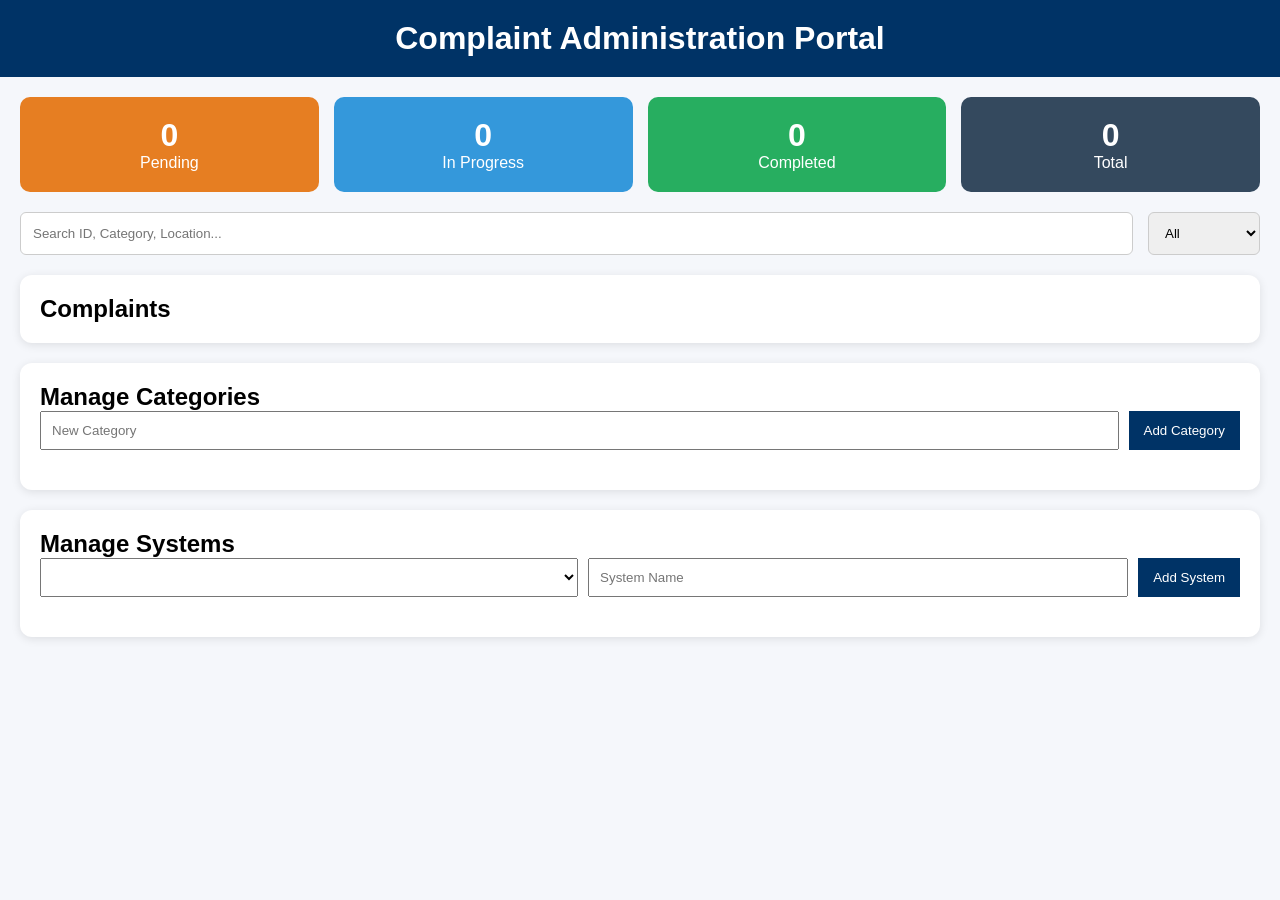
==== admin/index.html @ b90406bc "Add files via upload" ====
<!DOCTYPE html>
<html lang="en">
<head>
<meta charset="UTF-8">
<meta name="viewport" content="width=device-width, initial-scale=1.0">

<title>Admin Dashboard</title>

<link rel="stylesheet" href="style.css">
<script defer src="script.js"></script>

</head>
<body>

<header>
    <h1>Complaint Administration Portal</h1>
</header>

<div class="container">

    <!-- DASHBOARD -->

    <section class="dashboard">

        <div class="stat-card pending">
            <h3 id="pendingCount">0</h3>
            <p>Pending</p>
        </div>

        <div class="stat-card progress">
            <h3 id="progressCount">0</h3>
            <p>In Progress</p>
        </div>

        <div class="stat-card completed">
            <h3 id="completedCount">0</h3>
            <p>Completed</p>
        </div>

        <div class="stat-card total">
            <h3 id="totalCount">0</h3>
            <p>Total</p>
        </div>

    </section>

    <!-- FILTERS -->

    <section class="filters">

        <input
            type="text"
            id="searchInput"
            placeholder="Search ID, Category, Location..."
        >

        <select id="dateFilter">
            <option value="all">All</option>
            <option value="today">Today</option>
            <option value="week">This Week</option>
            <option value="month">This Month</option>
        </select>

    </section>

    <!-- COMPLAINTS -->

    <section class="complaints-section">

        <h2>Complaints</h2>

        <div id="complaintsContainer">

        </div>

    </section>

    <!-- CATEGORY MANAGER -->

    <section class="manager">

        <h2>Manage Categories</h2>

        <div class="manager-row">

            <input
                type="text"
                id="newCategory"
                placeholder="New Category"
            >

            <button id="addCategoryBtn">
                Add Category
            </button>

        </div>

        <ul id="categoryList"></ul>

    </section>

    <!-- SYSTEM MANAGER -->

    <section class="manager">

        <h2>Manage Systems</h2>

        <div class="manager-row">

            <select id="systemCategory">
            </select>

            <input
                type="text"
                id="newSystem"
                placeholder="System Name"
            >

            <button id="addSystemBtn">
                Add System
            </button>

        </div>

        <ul id="systemList"></ul>

    </section>

</div>

</body>
</html>
---- admin/style.css ----
*{
    margin:0;
    padding:0;
    box-sizing:border-box;
}

body{
    font-family:Segoe UI,sans-serif;
    background:#f5f7fb;
}

header{
    background:#003366;
    color:white;
    text-align:center;
    padding:20px;
}

.container{
    max-width:1400px;
    margin:auto;
    padding:20px;
}

.dashboard{
    display:grid;
    grid-template-columns:repeat(auto-fit,minmax(200px,1fr));
    gap:15px;
    margin-bottom:20px;
}

.stat-card{
    padding:20px;
    border-radius:10px;
    color:white;
    text-align:center;
}

.pending{
    background:#e67e22;
}

.progress{
    background:#3498db;
}

.completed{
    background:#27ae60;
}

.total{
    background:#34495e;
}

.stat-card h3{
    font-size:2rem;
}

.filters{
    display:flex;
    gap:15px;
    margin-bottom:20px;
}

.filters input,
.filters select{
    padding:12px;
    border:1px solid #ccc;
    border-radius:6px;
}

.filters input{
    flex:1;
}

.complaints-section,
.manager{
    background:white;
    margin-bottom:20px;
    padding:20px;
    border-radius:12px;
    box-shadow:0 2px 10px rgba(0,0,0,.1);
}

.complaint-card{
    border-left:5px solid #003366;
    padding:15px;
    margin-bottom:15px;
    background:#fafafa;
    border-radius:8px;
}

.complaint-card h3{
    margin-bottom:10px;
}

.actions{
    margin-top:10px;
    display:flex;
    gap:10px;
    flex-wrap:wrap;
}

.actions button{
    border:none;
    padding:10px 15px;
    color:white;
    border-radius:6px;
    cursor:pointer;
}

.accept{
    background:#3498db;
}

.complete{
    background:#27ae60;
}

.delete{
    background:#e74c3c;
}

.manager-row{
    display:flex;
    gap:10px;
    margin-bottom:20px;
}

.manager-row input,
.manager-row select{
    flex:1;
    padding:10px;
}

.manager-row button{
    background:#003366;
    color:white;
    border:none;
    padding:10px 15px;
}

ul{
    list-style:none;
}

li{
    display:flex;
    justify-content:space-between;
    align-items:center;
    background:#f5f5f5;
    padding:10px;
    margin-bottom:10px;
    border-radius:6px;
}

li button{
    background:#e74c3c;
    color:white;
    border:none;
    padding:6px 10px;
}
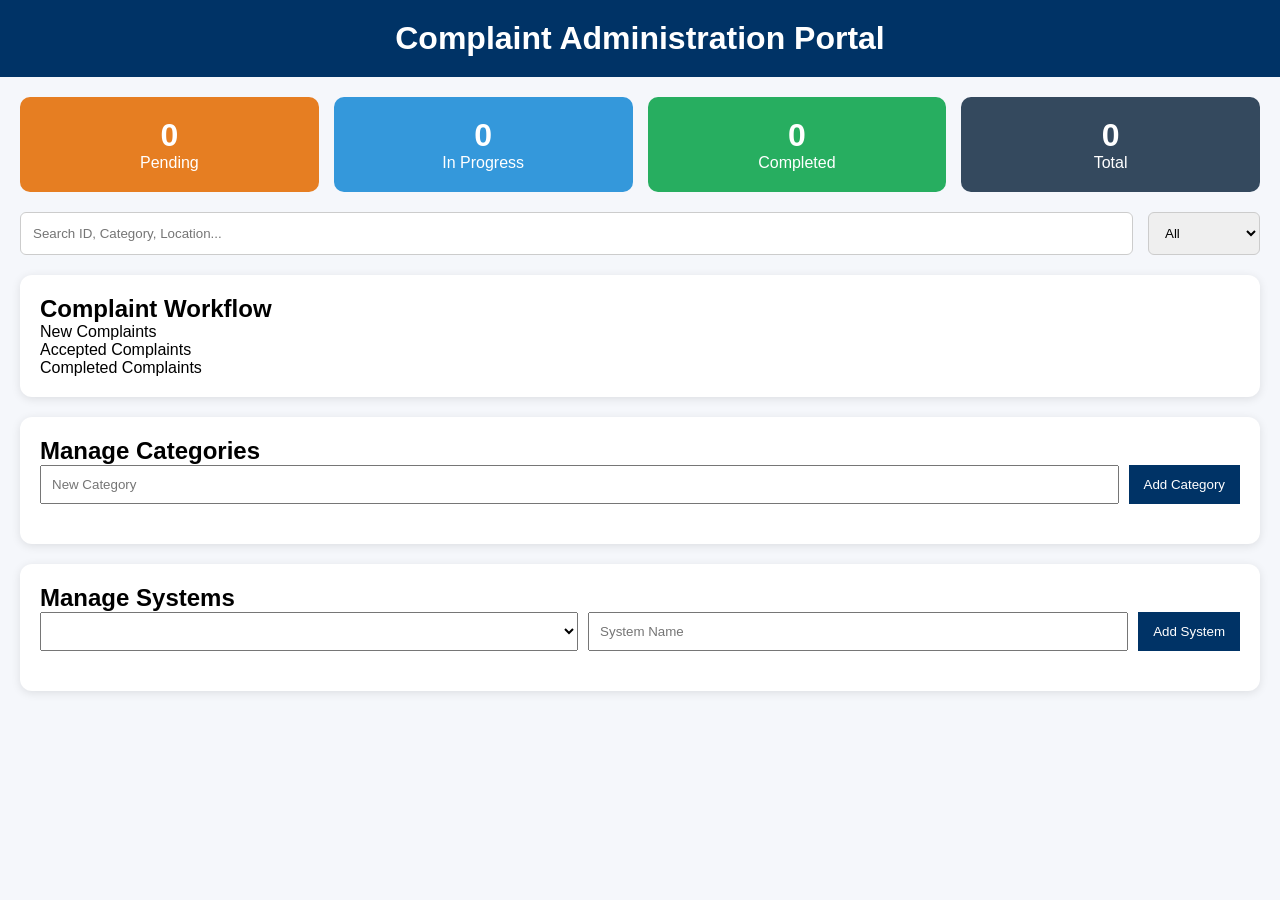
==== commit f7d67358: "Update index.html" ====
--- a/admin/index.html
+++ b/admin/index.html
@@ -67,9 +67,39 @@
 
     <section class="complaints-section">
 
-        <h2>Complaints</h2>
+        <h2>Complaint Workflow</h2>
 
-        <div id="complaintsContainer">
+        <div class="complaint-board">
+
+            <div class="board-column">
+
+                <div class="column-header pending-header">
+                      New Complaints
+                </div>
+
+                <div id="pendingContainer"></div>
+
+            </div>
+
+            <div class="board-column">
+
+                <div class="column-header progress-header">
+                    Accepted Complaints
+                </div>
+
+                <div id="progressContainer"></div>
+
+            </div>
+
+            <div class="board-column">
+
+                <div class="column-header completed-header">
+                    Completed Complaints
+                </div>
+
+                <div id="completedContainer"></div>
+
+            </div>
 
         </div>
 
@@ -129,4 +159,4 @@
 </div>
 
 </body>
-</html>+</html>
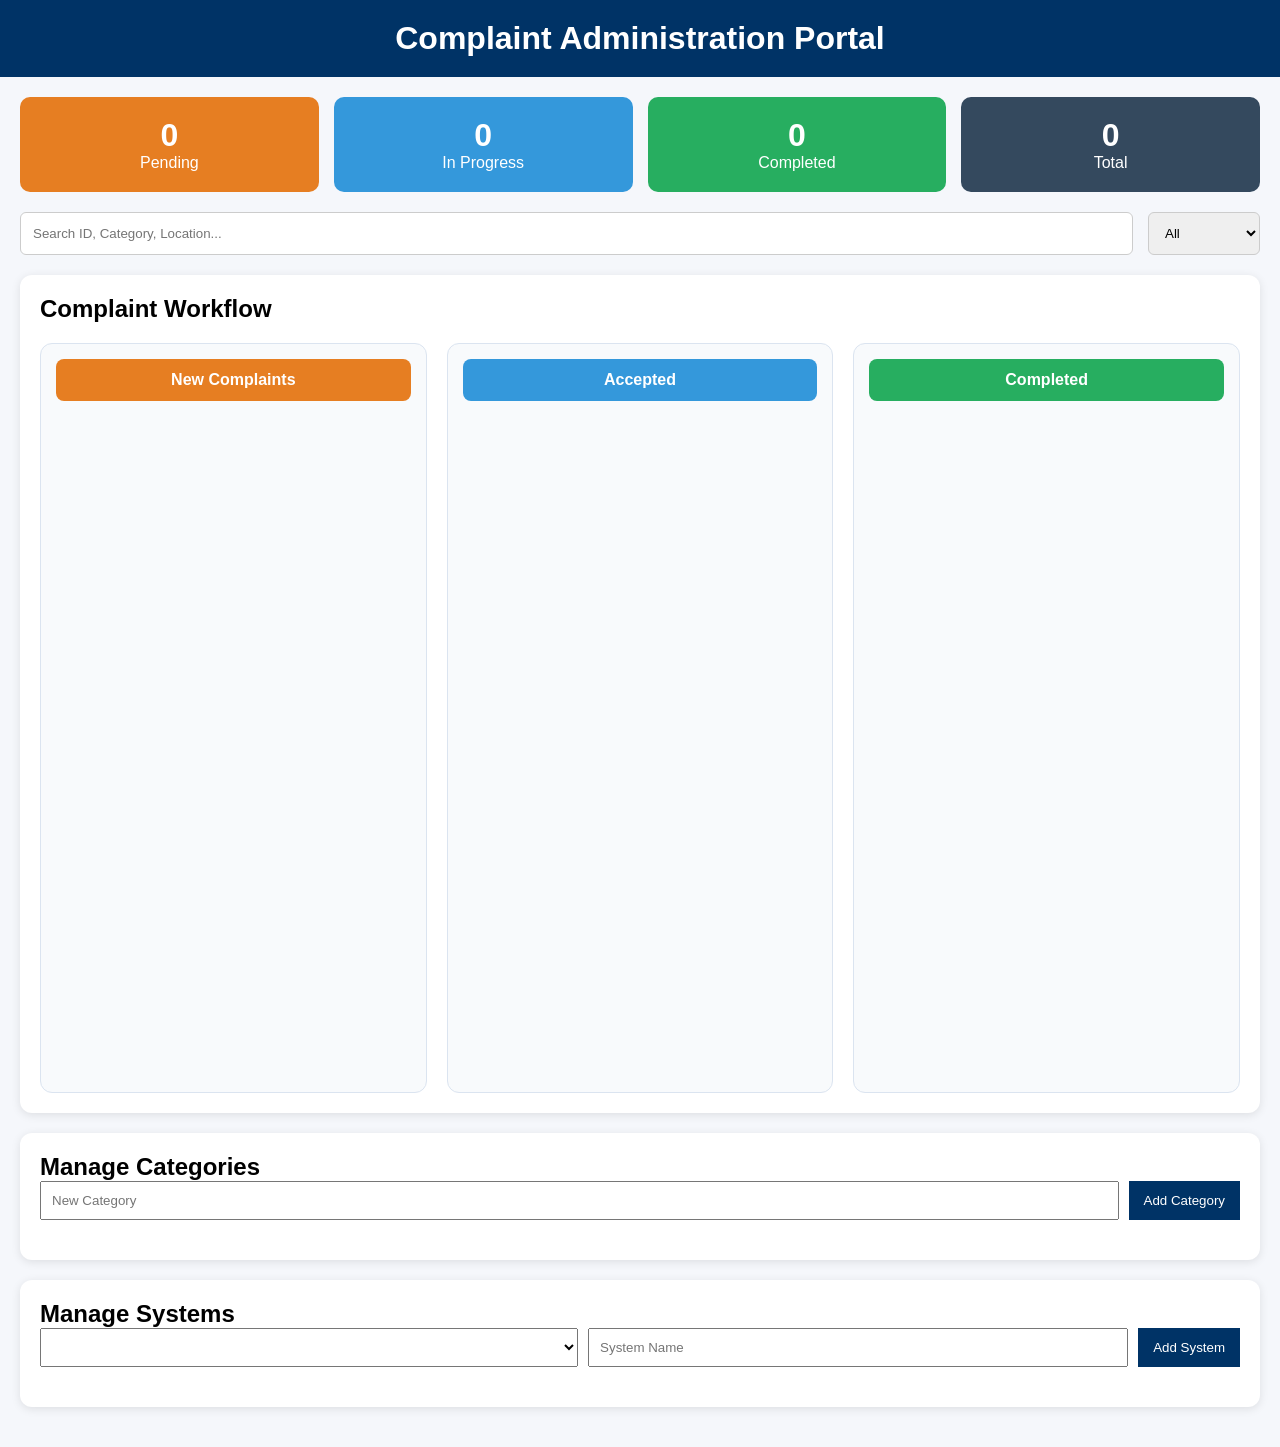
==== commit 81775c4a: "Update index.html" ====
--- a/admin/index.html
+++ b/admin/index.html
@@ -71,37 +71,37 @@
 
         <div class="complaint-board">
 
-            <div class="board-column">
+    <div class="board-column">
+        <div class="column-header pending-header">
+            New Complaints
+        </div>
 
-                <div class="column-header pending-header">
-                      New Complaints
-                </div>
+        <div class="column-content">
+            <!-- cards here -->
+        </div>
+    </div>
 
-                <div id="pendingContainer"></div>
+    <div class="board-column">
+        <div class="column-header progress-header">
+            Accepted
+        </div>
 
-            </div>
+        <div class="column-content">
+            <!-- cards here -->
+        </div>
+    </div>
 
-            <div class="board-column">
+    <div class="board-column">
+        <div class="column-header completed-header">
+            Completed
+        </div>
 
-                <div class="column-header progress-header">
-                    Accepted Complaints
-                </div>
+        <div class="column-content">
+            <!-- cards here -->
+        </div>
+    </div>
 
-                <div id="progressContainer"></div>
-
-            </div>
-
-            <div class="board-column">
-
-                <div class="column-header completed-header">
-                    Completed Complaints
-                </div>
-
-                <div id="completedContainer"></div>
-
-            </div>
-
-        </div>
+</div>
 
     </section>
 
--- a/admin/style.css
+++ b/admin/style.css
@@ -159,4 +159,108 @@
     color:white;
     border:none;
     padding:6px 10px;
-}+}
+/* ==========================
+   KANBAN BOARD
+========================== */
+
+.complaint-board{
+    display:grid;
+    grid-template-columns:repeat(3,1fr);
+    gap:20px;
+    margin-top:20px;
+
+    /* Fixed board height */
+    height:750px;
+}
+
+.board-column{
+    background:#f8fafc;
+    border-radius:12px;
+    padding:15px;
+    border:1px solid #dbe4f0;
+
+    /* Equal column sizes */
+    display:flex;
+    flex-direction:column;
+    overflow:hidden;
+}
+
+.column-header{
+    padding:12px;
+    border-radius:8px;
+    color:white;
+    text-align:center;
+    font-weight:700;
+    margin-bottom:15px;
+    flex-shrink:0;
+}
+
+.pending-header{
+    background:#e67e22;
+}
+
+.progress-header{
+    background:#3498db;
+}
+
+.completed-header{
+    background:#27ae60;
+}
+
+/* Scroll area inside each column */
+.column-content{
+    flex:1;
+    overflow-y:auto;
+    padding-right:5px;
+}
+
+/* Complaint Cards */
+.board-column .complaint-card{
+    margin-bottom:15px;
+    background:white;
+    box-shadow:0 2px 8px rgba(0,0,0,.08);
+    border-radius:10px;
+    padding:15px;
+}
+
+/* Justified text */
+.complaint-card p,
+.complaint-card span,
+.complaint-card div{
+    text-align:justify;
+    line-height:1.5;
+    word-break:break-word;
+}
+
+/* Nice scrollbar */
+.column-content::-webkit-scrollbar{
+    width:8px;
+}
+
+.column-content::-webkit-scrollbar-track{
+    background:#edf2f7;
+    border-radius:10px;
+}
+
+.column-content::-webkit-scrollbar-thumb{
+    background:#94a3b8;
+    border-radius:10px;
+}
+
+.column-content::-webkit-scrollbar-thumb:hover{
+    background:#64748b;
+}
+
+@media(max-width:1000px){
+
+    .complaint-board{
+        grid-template-columns:1fr;
+        height:auto;
+    }
+
+    .board-column{
+        height:500px;
+    }
+
+}
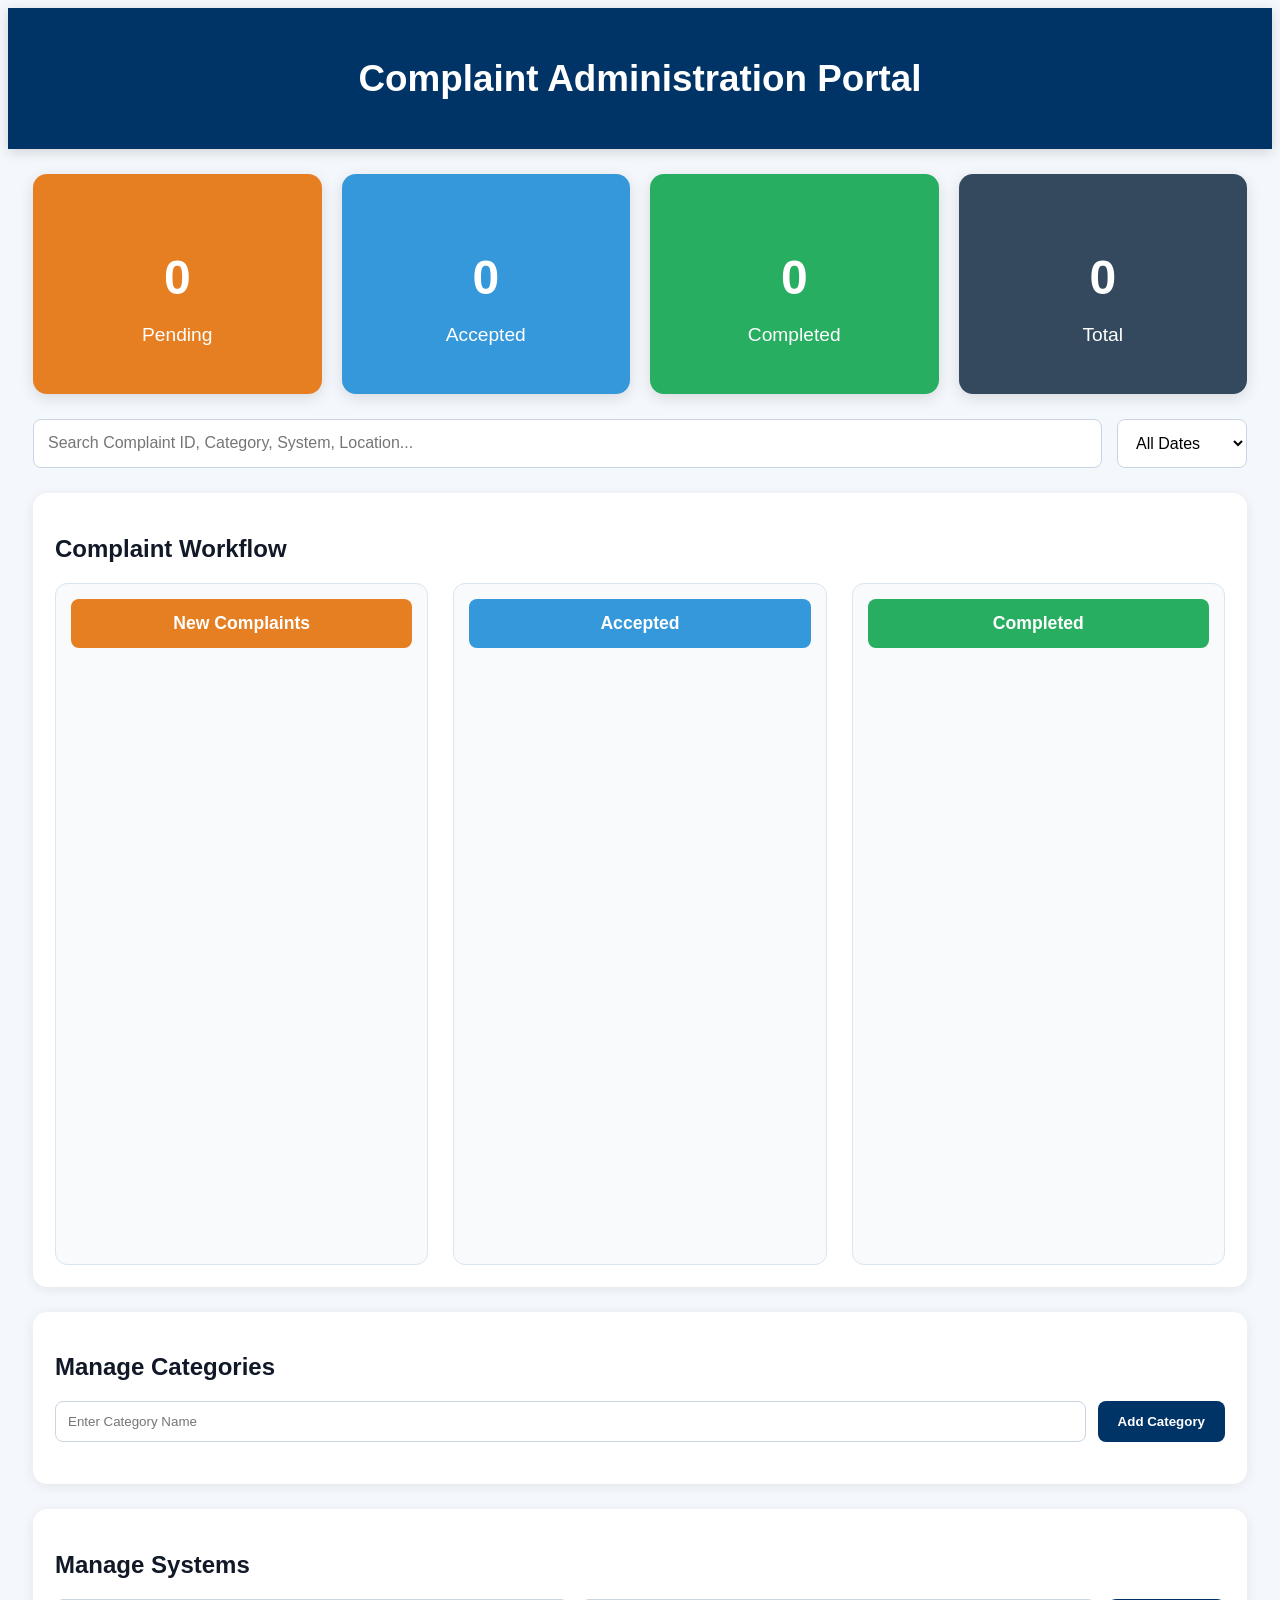
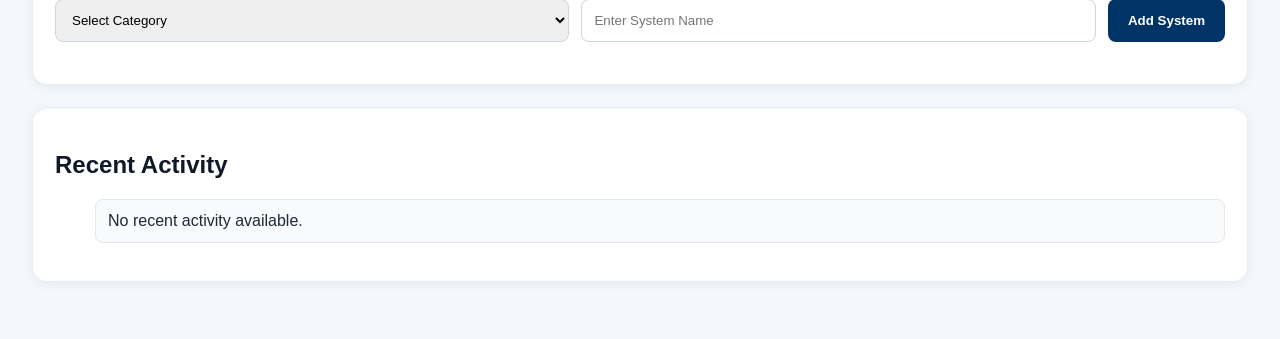
==== commit 65b4b7e6: "Update index.html" ====
--- a/admin/index.html
+++ b/admin/index.html
@@ -1,162 +1,199 @@
 <!DOCTYPE html>
 <html lang="en">
+
 <head>
-<meta charset="UTF-8">
-<meta name="viewport" content="width=device-width, initial-scale=1.0">
+    <meta charset="UTF-8">
+    <meta name="viewport" content="width=device-width, initial-scale=1.0">
 
-<title>Admin Dashboard</title>
+    <title>Complaint Administration Portal</title>
 
-<link rel="stylesheet" href="style.css">
-<script defer src="script.js"></script>
+    <link rel="stylesheet" href="style.css">
+    <script defer src="script.js"></script>
+</head>
 
-</head>
 <body>
 
-<header>
-    <h1>Complaint Administration Portal</h1>
-</header>
+    <!-- HEADER -->
 
-<div class="container">
+    <header>
+        <h1>Complaint Administration Portal</h1>
+    </header>
 
-    <!-- DASHBOARD -->
+    <main class="container">
 
-    <section class="dashboard">
+        <!-- DASHBOARD -->
 
-        <div class="stat-card pending">
-            <h3 id="pendingCount">0</h3>
-            <p>Pending</p>
-        </div>
+        <section class="dashboard">
 
-        <div class="stat-card progress">
-            <h3 id="progressCount">0</h3>
-            <p>In Progress</p>
-        </div>
+            <div class="stat-card pending">
+                <h3 id="pendingCount">0</h3>
+                <p>Pending</p>
+            </div>
 
-        <div class="stat-card completed">
-            <h3 id="completedCount">0</h3>
-            <p>Completed</p>
-        </div>
+            <div class="stat-card progress">
+                <h3 id="progressCount">0</h3>
+                <p>Accepted</p>
+            </div>
 
-        <div class="stat-card total">
-            <h3 id="totalCount">0</h3>
-            <p>Total</p>
-        </div>
+            <div class="stat-card completed">
+                <h3 id="completedCount">0</h3>
+                <p>Completed</p>
+            </div>
 
-    </section>
+            <div class="stat-card total">
+                <h3 id="totalCount">0</h3>
+                <p>Total</p>
+            </div>
 
-    <!-- FILTERS -->
+        </section>
 
-    <section class="filters">
+        <!-- FILTERS -->
 
-        <input
-            type="text"
-            id="searchInput"
-            placeholder="Search ID, Category, Location..."
-        >
-
-        <select id="dateFilter">
-            <option value="all">All</option>
-            <option value="today">Today</option>
-            <option value="week">This Week</option>
-            <option value="month">This Month</option>
-        </select>
-
-    </section>
-
-    <!-- COMPLAINTS -->
-
-    <section class="complaints-section">
-
-        <h2>Complaint Workflow</h2>
-
-        <div class="complaint-board">
-
-    <div class="board-column">
-        <div class="column-header pending-header">
-            New Complaints
-        </div>
-
-        <div class="column-content">
-            <!-- cards here -->
-        </div>
-    </div>
-
-    <div class="board-column">
-        <div class="column-header progress-header">
-            Accepted
-        </div>
-
-        <div class="column-content">
-            <!-- cards here -->
-        </div>
-    </div>
-
-    <div class="board-column">
-        <div class="column-header completed-header">
-            Completed
-        </div>
-
-        <div class="column-content">
-            <!-- cards here -->
-        </div>
-    </div>
-
-</div>
-
-    </section>
-
-    <!-- CATEGORY MANAGER -->
-
-    <section class="manager">
-
-        <h2>Manage Categories</h2>
-
-        <div class="manager-row">
+        <section class="filters">
 
             <input
                 type="text"
-                id="newCategory"
-                placeholder="New Category"
+                id="searchInput"
+                placeholder="Search Complaint ID, Category, System, Location..."
             >
 
-            <button id="addCategoryBtn">
-                Add Category
-            </button>
-
-        </div>
-
-        <ul id="categoryList"></ul>
-
-    </section>
-
-    <!-- SYSTEM MANAGER -->
-
-    <section class="manager">
-
-        <h2>Manage Systems</h2>
-
-        <div class="manager-row">
-
-            <select id="systemCategory">
+            <select id="dateFilter">
+                <option value="all">All Dates</option>
+                <option value="today">Today</option>
+                <option value="week">This Week</option>
+                <option value="month">This Month</option>
             </select>
 
-            <input
-                type="text"
-                id="newSystem"
-                placeholder="System Name"
-            >
+        </section>
 
-            <button id="addSystemBtn">
-                Add System
-            </button>
+        <!-- COMPLAINT WORKFLOW -->
 
-        </div>
+        <section class="complaints-section">
 
-        <ul id="systemList"></ul>
+            <h2>Complaint Workflow</h2>
 
-    </section>
+            <div class="complaint-board">
 
-</div>
+                <!-- NEW COMPLAINTS -->
+
+                <div class="board-column">
+
+                    <div class="column-header pending-header">
+                        New Complaints
+                    </div>
+
+                    <div
+                        class="column-content"
+                        id="pendingContainer"
+                    >
+                    </div>
+
+                </div>
+
+                <!-- ACCEPTED -->
+
+                <div class="board-column">
+
+                    <div class="column-header progress-header">
+                        Accepted
+                    </div>
+
+                    <div
+                        class="column-content"
+                        id="progressContainer"
+                    >
+                    </div>
+
+                </div>
+
+                <!-- COMPLETED -->
+
+                <div class="board-column">
+
+                    <div class="column-header completed-header">
+                        Completed
+                    </div>
+
+                    <div
+                        class="column-content"
+                        id="completedContainer"
+                    >
+                    </div>
+
+                </div>
+
+            </div>
+
+        </section>
+
+        <!-- CATEGORY MANAGEMENT -->
+
+        <section class="manager">
+
+            <h2>Manage Categories</h2>
+
+            <div class="manager-row">
+
+                <input
+                    type="text"
+                    id="newCategory"
+                    placeholder="Enter Category Name"
+                >
+
+                <button id="addCategoryBtn">
+                    Add Category
+                </button>
+
+            </div>
+
+            <ul id="categoryList"></ul>
+
+        </section>
+
+        <!-- SYSTEM MANAGEMENT -->
+
+        <section class="manager">
+
+            <h2>Manage Systems</h2>
+
+            <div class="manager-row">
+
+                <select id="systemCategory">
+                    <option value="">
+                        Select Category
+                    </option>
+                </select>
+
+                <input
+                    type="text"
+                    id="newSystem"
+                    placeholder="Enter System Name"
+                >
+
+                <button id="addSystemBtn">
+                    Add System
+                </button>
+
+            </div>
+
+            <ul id="systemList"></ul>
+
+        </section>
+
+        <!-- RECENT ACTIVITY (OPTIONAL) -->
+
+        <section class="manager">
+
+            <h2>Recent Activity</h2>
+
+            <ul id="activityList">
+                <li>No recent activity available.</li>
+            </ul>
+
+        </section>
+
+    </main>
 
 </body>
+
 </html>
--- a/admin/style.css
+++ b/admin/style.css
@@ -1,246 +1,196 @@
+```css
 *{
     margin:0;
     padding:0;
     box-sizing:border-box;
 }
 
+:root{
+    --primary:#003366;
+    --primary-dark:#00264d;
+    --pending:#e67e22;
+    --progress:#3498db;
+    --completed:#27ae60;
+    --total:#34495e;
+    --bg:#f4f7fb;
+    --card:#ffffff;
+    --border:#dbe4f0;
+    --text:#1f2937;
+}
+
 body{
-    font-family:Segoe UI,sans-serif;
-    background:#f5f7fb;
-}
+    font-family:"Segoe UI",sans-serif;
+    background:var(--bg);
+    color:var(--text);
+    min-height:100vh;
+}
+
+/* HEADER */
 
 header{
-    background:#003366;
+    background:var(--primary);
     color:white;
     text-align:center;
-    padding:20px;
-}
+    padding:25px;
+    box-shadow:0 3px 12px rgba(0,0,0,.15);
+}
+
+header h1{
+    font-size:2.3rem;
+    font-weight:700;
+}
+
+/* CONTAINER */
 
 .container{
-    max-width:1400px;
+    max-width:1500px;
     margin:auto;
-    padding:20px;
-}
+    padding:25px;
+}
+
+/* DASHBOARD */
 
 .dashboard{
     display:grid;
-    grid-template-columns:repeat(auto-fit,minmax(200px,1fr));
+    grid-template-columns:repeat(4,1fr);
+    gap:20px;
+    margin-bottom:25px;
+}
+
+.stat-card{
+    color:white;
+    text-align:center;
+    padding:28px;
+    border-radius:14px;
+    box-shadow:0 4px 15px rgba(0,0,0,.12);
+    transition:.25s;
+}
+
+.stat-card:hover{
+    transform:translateY(-3px);
+}
+
+.pending{
+    background:var(--pending);
+}
+
+.progress{
+    background:var(--progress);
+}
+
+.completed{
+    background:var(--completed);
+}
+
+.total{
+    background:var(--total);
+}
+
+.stat-card h3{
+    font-size:3rem;
+    margin-bottom:8px;
+}
+
+.stat-card p{
+    font-size:1.2rem;
+}
+
+/* FILTERS */
+
+.filters{
+    display:flex;
     gap:15px;
-    margin-bottom:20px;
-}
-
-.stat-card{
-    padding:20px;
-    border-radius:10px;
-    color:white;
-    text-align:center;
-}
-
-.pending{
-    background:#e67e22;
-}
-
-.progress{
-    background:#3498db;
-}
-
-.completed{
-    background:#27ae60;
-}
-
-.total{
-    background:#34495e;
-}
-
-.stat-card h3{
-    font-size:2rem;
-}
-
-.filters{
-    display:flex;
-    gap:15px;
-    margin-bottom:20px;
+    margin-bottom:25px;
 }
 
 .filters input,
 .filters select{
-    padding:12px;
-    border:1px solid #ccc;
-    border-radius:6px;
+    border:1px solid #cbd5e1;
+    border-radius:8px;
+    padding:14px;
+    background:white;
+    font-size:1rem;
 }
 
 .filters input{
     flex:1;
 }
+
+.filters input:focus,
+.filters select:focus{
+    outline:none;
+    border-color:var(--primary);
+}
+
+/* PANELS */
 
 .complaints-section,
 .manager{
     background:white;
+    border-radius:14px;
+    padding:22px;
+    margin-bottom:25px;
+    box-shadow:0 2px 12px rgba(0,0,0,.08);
+}
+
+.complaints-section h2,
+.manager h2{
     margin-bottom:20px;
-    padding:20px;
-    border-radius:12px;
-    box-shadow:0 2px 10px rgba(0,0,0,.1);
-}
-
-.complaint-card{
-    border-left:5px solid #003366;
-    padding:15px;
-    margin-bottom:15px;
-    background:#fafafa;
-    border-radius:8px;
-}
-
-.complaint-card h3{
-    margin-bottom:10px;
-}
-
-.actions{
-    margin-top:10px;
-    display:flex;
-    gap:10px;
-    flex-wrap:wrap;
-}
-
-.actions button{
-    border:none;
-    padding:10px 15px;
-    color:white;
-    border-radius:6px;
-    cursor:pointer;
-}
-
-.accept{
-    background:#3498db;
-}
-
-.complete{
-    background:#27ae60;
-}
-
-.delete{
-    background:#e74c3c;
-}
-
-.manager-row{
-    display:flex;
-    gap:10px;
-    margin-bottom:20px;
-}
-
-.manager-row input,
-.manager-row select{
-    flex:1;
-    padding:10px;
-}
-
-.manager-row button{
-    background:#003366;
-    color:white;
-    border:none;
-    padding:10px 15px;
-}
-
-ul{
-    list-style:none;
-}
-
-li{
-    display:flex;
-    justify-content:space-between;
-    align-items:center;
-    background:#f5f5f5;
-    padding:10px;
-    margin-bottom:10px;
-    border-radius:6px;
-}
-
-li button{
-    background:#e74c3c;
-    color:white;
-    border:none;
-    padding:6px 10px;
-}
-/* ==========================
-   KANBAN BOARD
-========================== */
+    color:#111827;
+}
+
+/* KANBAN BOARD */
 
 .complaint-board{
     display:grid;
     grid-template-columns:repeat(3,1fr);
-    gap:20px;
-    margin-top:20px;
-
-    /* Fixed board height */
-    height:750px;
+    gap:25px;
 }
 
 .board-column{
     background:#f8fafc;
+    border:1px solid var(--border);
     border-radius:12px;
     padding:15px;
-    border:1px solid #dbe4f0;
-
-    /* Equal column sizes */
+
     display:flex;
     flex-direction:column;
-    overflow:hidden;
+
+    height:650px;
 }
 
 .column-header{
-    padding:12px;
-    border-radius:8px;
-    color:white;
+    color:white;
+    font-weight:700;
     text-align:center;
-    font-weight:700;
+    padding:14px;
+    border-radius:8px;
     margin-bottom:15px;
-    flex-shrink:0;
+    font-size:1.1rem;
 }
 
 .pending-header{
-    background:#e67e22;
+    background:var(--pending);
 }
 
 .progress-header{
-    background:#3498db;
+    background:var(--progress);
 }
 
 .completed-header{
-    background:#27ae60;
-}
-
-/* Scroll area inside each column */
+    background:var(--completed);
+}
+
 .column-content{
     flex:1;
     overflow-y:auto;
     padding-right:5px;
 }
 
-/* Complaint Cards */
-.board-column .complaint-card{
-    margin-bottom:15px;
-    background:white;
-    box-shadow:0 2px 8px rgba(0,0,0,.08);
-    border-radius:10px;
-    padding:15px;
-}
-
-/* Justified text */
-.complaint-card p,
-.complaint-card span,
-.complaint-card div{
-    text-align:justify;
-    line-height:1.5;
-    word-break:break-word;
-}
-
-/* Nice scrollbar */
+/* SCROLLBAR */
+
 .column-content::-webkit-scrollbar{
     width:8px;
-}
-
-.column-content::-webkit-scrollbar-track{
-    background:#edf2f7;
-    border-radius:10px;
 }
 
 .column-content::-webkit-scrollbar-thumb{
@@ -248,19 +198,155 @@
     border-radius:10px;
 }
 
-.column-content::-webkit-scrollbar-thumb:hover{
-    background:#64748b;
-}
-
-@media(max-width:1000px){
+.column-content::-webkit-scrollbar-track{
+    background:#edf2f7;
+}
+
+/* COMPLAINT CARD */
+
+.complaint-card{
+    background:white;
+    border-left:5px solid var(--primary);
+    border-radius:10px;
+    padding:15px;
+    margin-bottom:15px;
+    box-shadow:0 2px 10px rgba(0,0,0,.08);
+    transition:.2s;
+}
+
+.complaint-card:hover{
+    transform:translateY(-2px);
+}
+
+.complaint-card h3{
+    color:var(--primary);
+    margin-bottom:10px;
+}
+
+.complaint-card p{
+    text-align:justify;
+    line-height:1.6;
+    margin-bottom:8px;
+    word-break:break-word;
+}
+
+/* ACTION BUTTONS */
+
+.actions{
+    display:flex;
+    gap:10px;
+    flex-wrap:wrap;
+    margin-top:12px;
+}
+
+.actions button{
+    border:none;
+    color:white;
+    cursor:pointer;
+    padding:10px 15px;
+    border-radius:6px;
+    font-weight:600;
+}
+
+.accept{
+    background:var(--progress);
+}
+
+.complete{
+    background:var(--completed);
+}
+
+.delete{
+    background:#e74c3c;
+}
+
+/* MANAGER */
+
+.manager-row{
+    display:flex;
+    gap:12px;
+    margin-bottom:20px;
+}
+
+.manager-row input,
+.manager-row select{
+    flex:1;
+    border:1px solid #cbd5e1;
+    border-radius:8px;
+    padding:12px;
+}
+
+.manager-row button{
+    background:var(--primary);
+    color:white;
+    border:none;
+    border-radius:8px;
+    padding:12px 20px;
+    cursor:pointer;
+    font-weight:600;
+}
+
+/* LISTS */
+
+ul{
+    list-style:none;
+}
+
+li{
+    display:flex;
+    justify-content:space-between;
+    align-items:center;
+
+    padding:12px;
+    margin-bottom:10px;
+
+    background:#f8fafc;
+    border:1px solid #e2e8f0;
+    border-radius:8px;
+}
+
+li button{
+    background:#e74c3c;
+    color:white;
+    border:none;
+    border-radius:6px;
+    padding:8px 12px;
+    cursor:pointer;
+}
+
+/* RESPONSIVE */
+
+@media(max-width:1200px){
+
+    .dashboard{
+        grid-template-columns:repeat(2,1fr);
+    }
 
     .complaint-board{
         grid-template-columns:1fr;
-        height:auto;
     }
 
     .board-column{
         height:500px;
     }
-
-}
+}
+
+@media(max-width:768px){
+
+    .dashboard{
+        grid-template-columns:1fr;
+    }
+
+    .filters{
+        flex-direction:column;
+    }
+
+    .manager-row{
+        flex-direction:column;
+    }
+
+    header h1{
+        font-size:1.7rem;
+    }
+}
+```
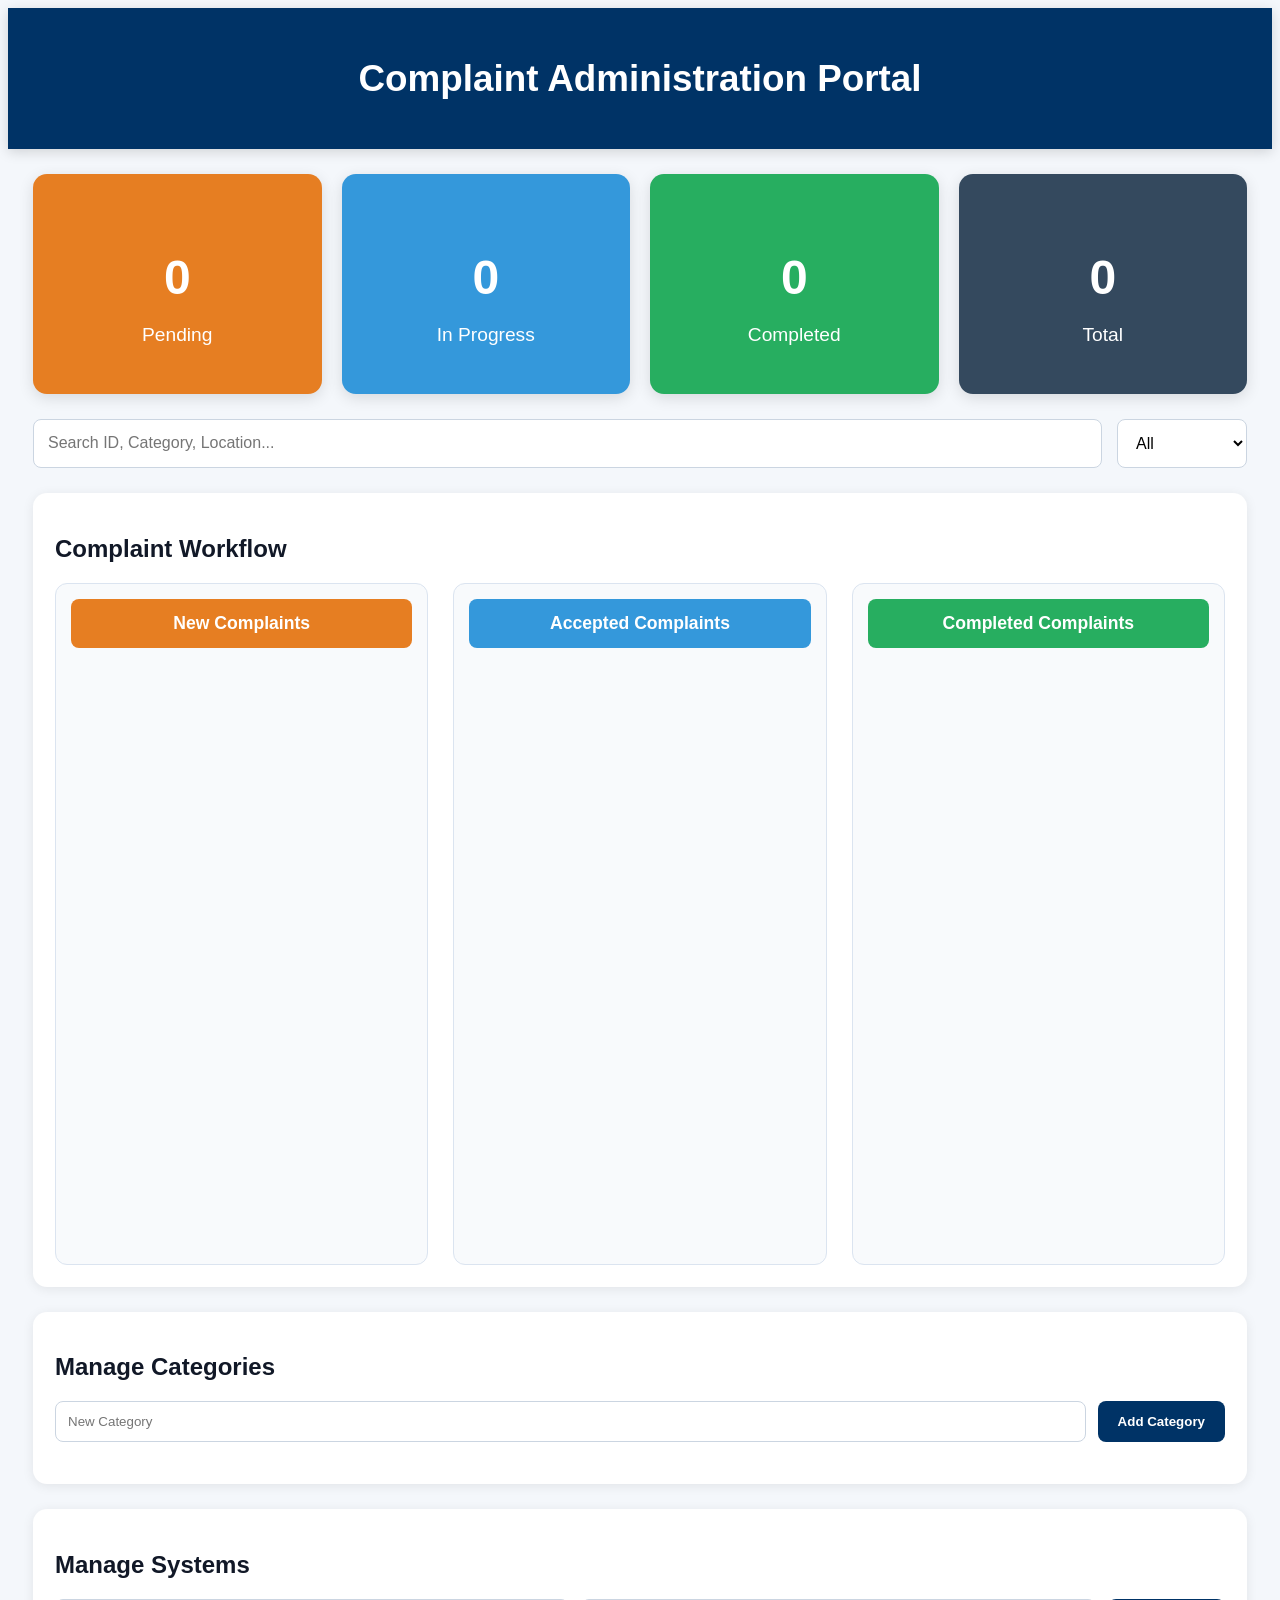
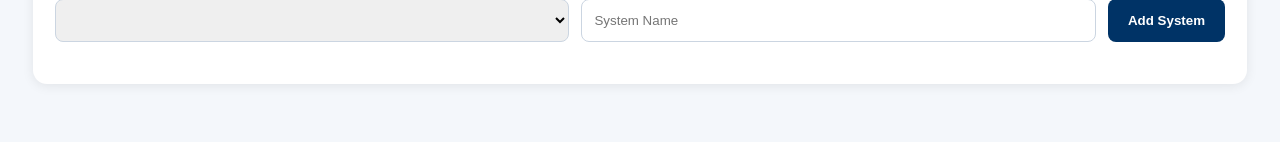
==== commit 9bb86d09: "Update index.html" ====
--- a/admin/index.html
+++ b/admin/index.html
@@ -1,199 +1,162 @@
 <!DOCTYPE html>
 <html lang="en">
+<head>
+<meta charset="UTF-8">
+<meta name="viewport" content="width=device-width, initial-scale=1.0">
 
-<head>
-    <meta charset="UTF-8">
-    <meta name="viewport" content="width=device-width, initial-scale=1.0">
+<title>Admin Dashboard</title>
 
-    <title>Complaint Administration Portal</title>
+<link rel="stylesheet" href="style.css">
+<script defer src="script.js"></script>
 
-    <link rel="stylesheet" href="style.css">
-    <script defer src="script.js"></script>
 </head>
-
 <body>
 
-    <!-- HEADER -->
+<header>
+    <h1>Complaint Administration Portal</h1>
+</header>
 
-    <header>
-        <h1>Complaint Administration Portal</h1>
-    </header>
+<div class="container">
 
-    <main class="container">
+    <!-- DASHBOARD -->
 
-        <!-- DASHBOARD -->
+    <section class="dashboard">
 
-        <section class="dashboard">
+        <div class="stat-card pending">
+            <h3 id="pendingCount">0</h3>
+            <p>Pending</p>
+        </div>
 
-            <div class="stat-card pending">
-                <h3 id="pendingCount">0</h3>
-                <p>Pending</p>
+        <div class="stat-card progress">
+            <h3 id="progressCount">0</h3>
+            <p>In Progress</p>
+        </div>
+
+        <div class="stat-card completed">
+            <h3 id="completedCount">0</h3>
+            <p>Completed</p>
+        </div>
+
+        <div class="stat-card total">
+            <h3 id="totalCount">0</h3>
+            <p>Total</p>
+        </div>
+
+    </section>
+
+    <!-- FILTERS -->
+
+    <section class="filters">
+
+        <input
+            type="text"
+            id="searchInput"
+            placeholder="Search ID, Category, Location..."
+        >
+
+        <select id="dateFilter">
+            <option value="all">All</option>
+            <option value="today">Today</option>
+            <option value="week">This Week</option>
+            <option value="month">This Month</option>
+        </select>
+
+    </section>
+
+    <!-- COMPLAINTS -->
+
+    <section class="complaints-section">
+
+        <h2>Complaint Workflow</h2>
+
+        <div class="complaint-board">
+
+            <div class="board-column">
+
+                <div class="column-header pending-header">
+                      New Complaints
+                </div>
+
+                <div id="pendingContainer"></div>
+
             </div>
 
-            <div class="stat-card progress">
-                <h3 id="progressCount">0</h3>
-                <p>Accepted</p>
+            <div class="board-column">
+
+                <div class="column-header progress-header">
+                    Accepted Complaints
+                </div>
+
+                <div id="progressContainer"></div>
+
             </div>
 
-            <div class="stat-card completed">
-                <h3 id="completedCount">0</h3>
-                <p>Completed</p>
+            <div class="board-column">
+
+                <div class="column-header completed-header">
+                    Completed Complaints
+                </div>
+
+                <div id="completedContainer"></div>
+
             </div>
 
-            <div class="stat-card total">
-                <h3 id="totalCount">0</h3>
-                <p>Total</p>
-            </div>
+        </div>
 
-        </section>
+    </section>
 
-        <!-- FILTERS -->
+    <!-- CATEGORY MANAGER -->
 
-        <section class="filters">
+    <section class="manager">
+
+        <h2>Manage Categories</h2>
+
+        <div class="manager-row">
 
             <input
                 type="text"
-                id="searchInput"
-                placeholder="Search Complaint ID, Category, System, Location..."
+                id="newCategory"
+                placeholder="New Category"
             >
 
-            <select id="dateFilter">
-                <option value="all">All Dates</option>
-                <option value="today">Today</option>
-                <option value="week">This Week</option>
-                <option value="month">This Month</option>
+            <button id="addCategoryBtn">
+                Add Category
+            </button>
+
+        </div>
+
+        <ul id="categoryList"></ul>
+
+    </section>
+
+    <!-- SYSTEM MANAGER -->
+
+    <section class="manager">
+
+        <h2>Manage Systems</h2>
+
+        <div class="manager-row">
+
+            <select id="systemCategory">
             </select>
 
-        </section>
+            <input
+                type="text"
+                id="newSystem"
+                placeholder="System Name"
+            >
 
-        <!-- COMPLAINT WORKFLOW -->
+            <button id="addSystemBtn">
+                Add System
+            </button>
 
-        <section class="complaints-section">
+        </div>
 
-            <h2>Complaint Workflow</h2>
+        <ul id="systemList"></ul>
 
-            <div class="complaint-board">
+    </section>
 
-                <!-- NEW COMPLAINTS -->
-
-                <div class="board-column">
-
-                    <div class="column-header pending-header">
-                        New Complaints
-                    </div>
-
-                    <div
-                        class="column-content"
-                        id="pendingContainer"
-                    >
-                    </div>
-
-                </div>
-
-                <!-- ACCEPTED -->
-
-                <div class="board-column">
-
-                    <div class="column-header progress-header">
-                        Accepted
-                    </div>
-
-                    <div
-                        class="column-content"
-                        id="progressContainer"
-                    >
-                    </div>
-
-                </div>
-
-                <!-- COMPLETED -->
-
-                <div class="board-column">
-
-                    <div class="column-header completed-header">
-                        Completed
-                    </div>
-
-                    <div
-                        class="column-content"
-                        id="completedContainer"
-                    >
-                    </div>
-
-                </div>
-
-            </div>
-
-        </section>
-
-        <!-- CATEGORY MANAGEMENT -->
-
-        <section class="manager">
-
-            <h2>Manage Categories</h2>
-
-            <div class="manager-row">
-
-                <input
-                    type="text"
-                    id="newCategory"
-                    placeholder="Enter Category Name"
-                >
-
-                <button id="addCategoryBtn">
-                    Add Category
-                </button>
-
-            </div>
-
-            <ul id="categoryList"></ul>
-
-        </section>
-
-        <!-- SYSTEM MANAGEMENT -->
-
-        <section class="manager">
-
-            <h2>Manage Systems</h2>
-
-            <div class="manager-row">
-
-                <select id="systemCategory">
-                    <option value="">
-                        Select Category
-                    </option>
-                </select>
-
-                <input
-                    type="text"
-                    id="newSystem"
-                    placeholder="Enter System Name"
-                >
-
-                <button id="addSystemBtn">
-                    Add System
-                </button>
-
-            </div>
-
-            <ul id="systemList"></ul>
-
-        </section>
-
-        <!-- RECENT ACTIVITY (OPTIONAL) -->
-
-        <section class="manager">
-
-            <h2>Recent Activity</h2>
-
-            <ul id="activityList">
-                <li>No recent activity available.</li>
-            </ul>
-
-        </section>
-
-    </main>
+</div>
 
 </body>
-
 </html>
